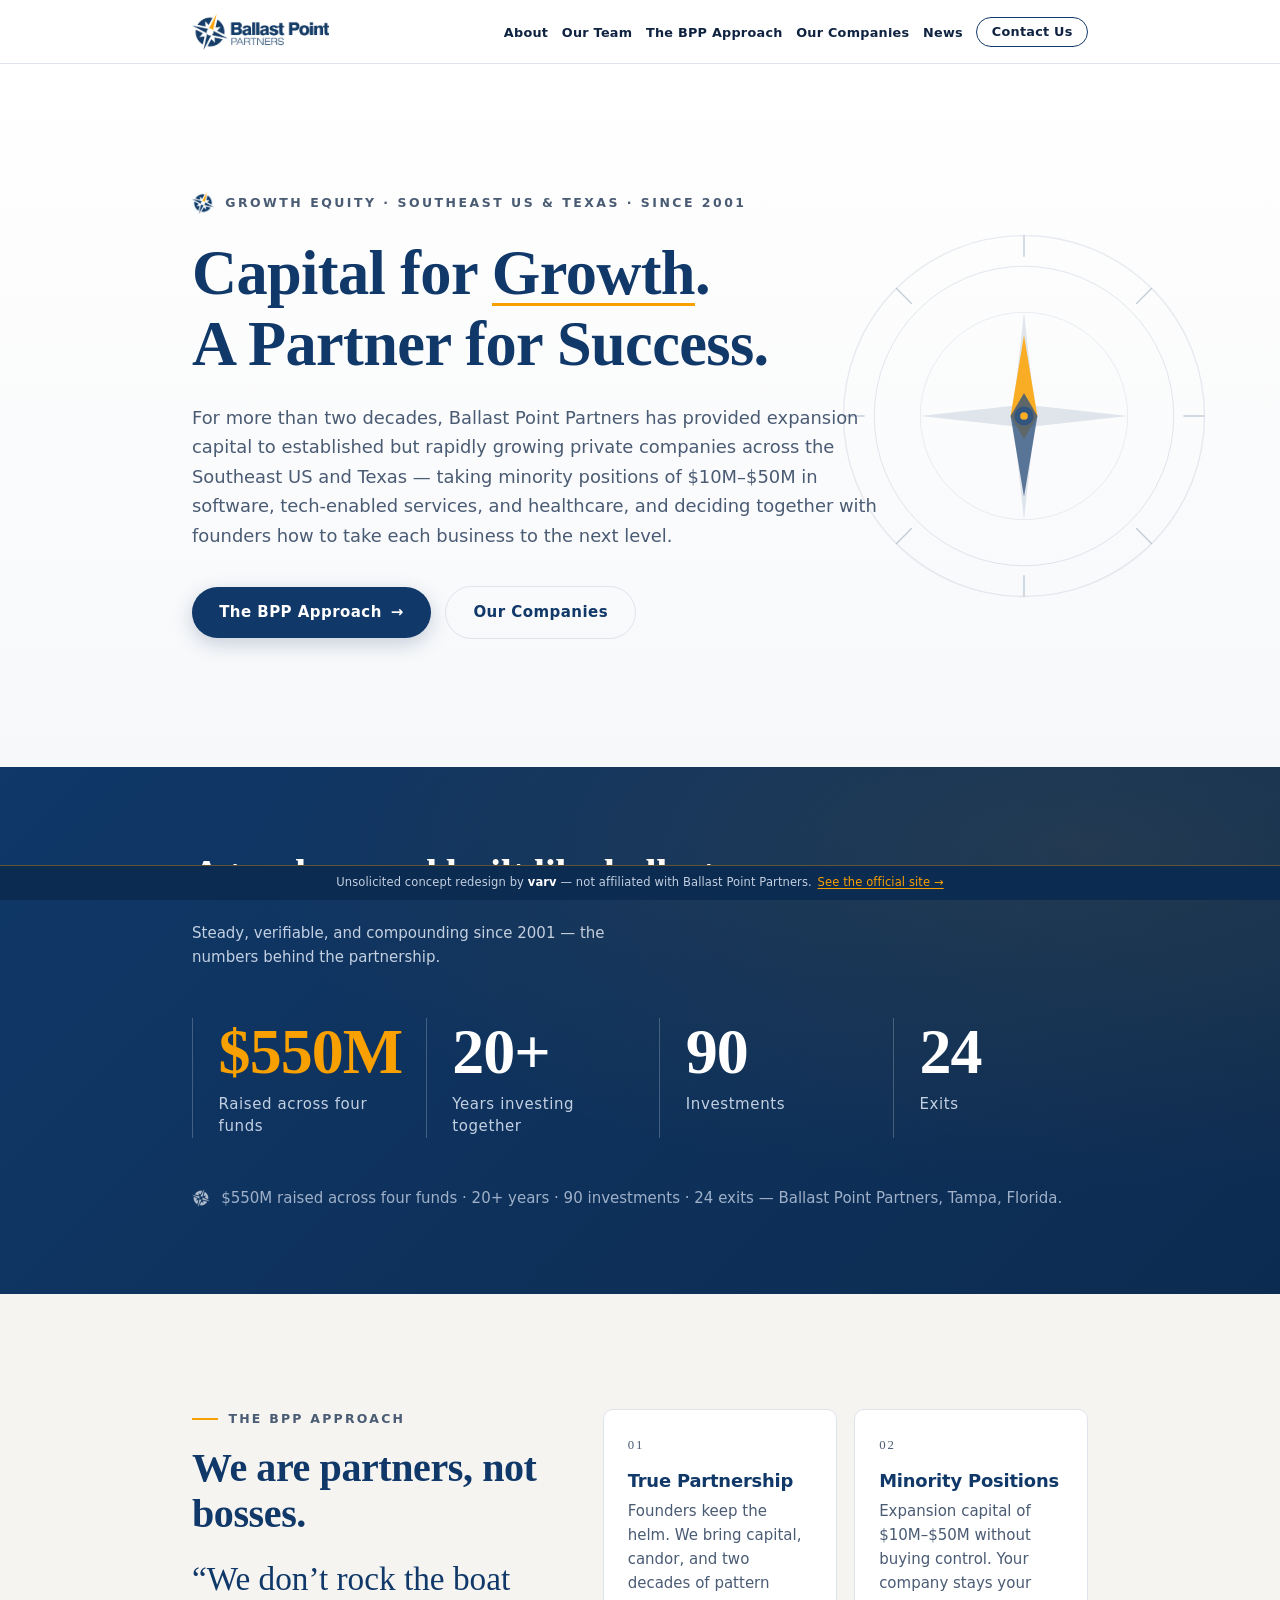
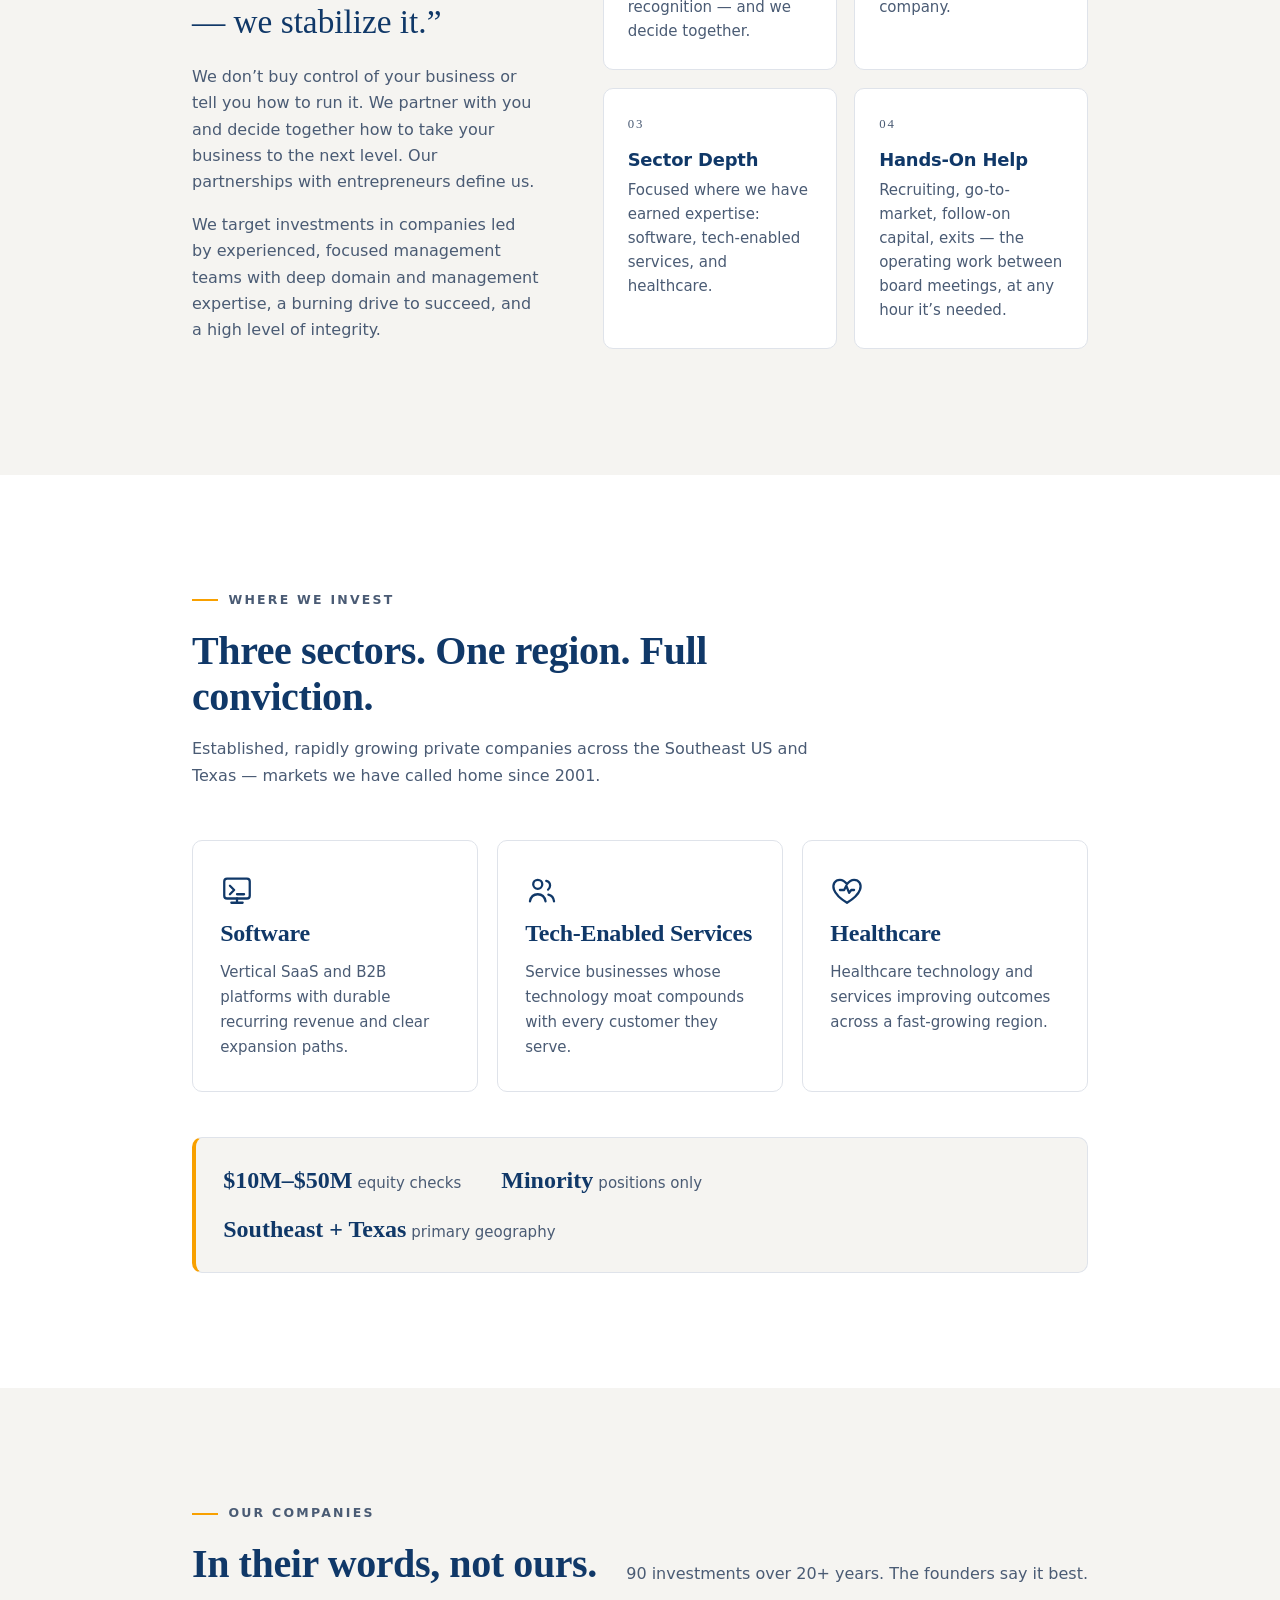
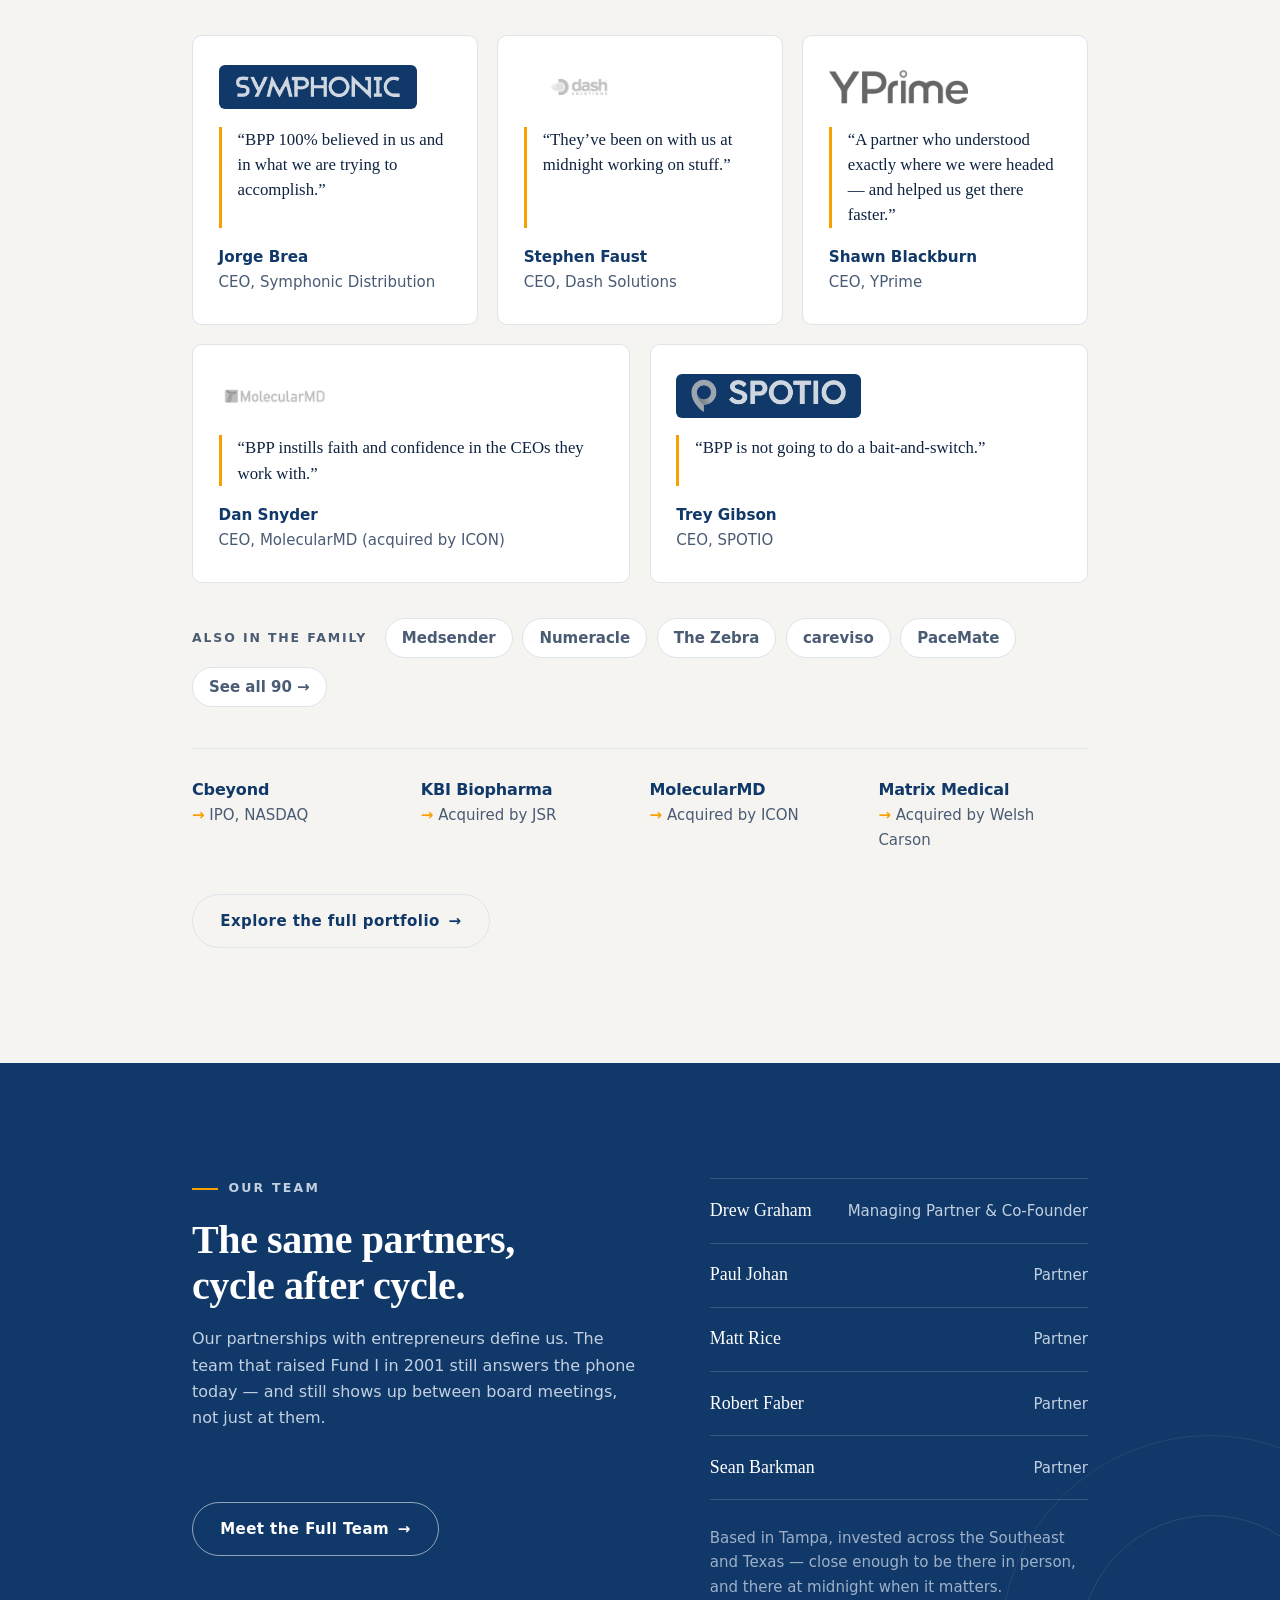
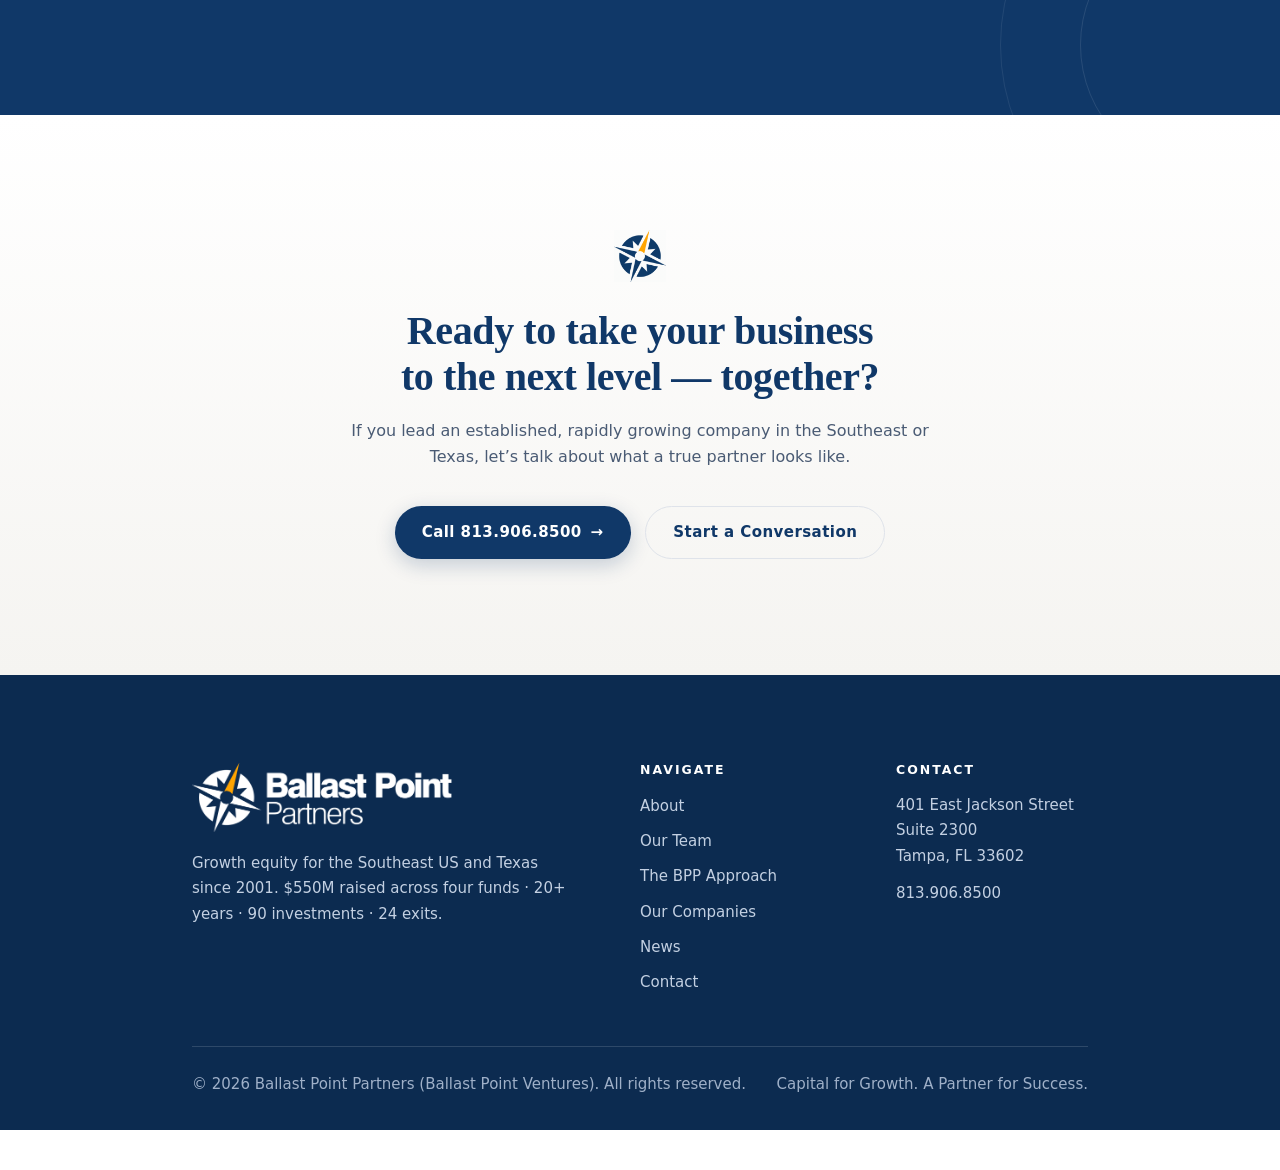
==== index.html @ 9847757d "Ballast Point Partners — full site go-live (home + 6 siblings) CP2-approved home preserved; About, O" ====
<!DOCTYPE html>
<html lang="en">
<head>
<meta charset="UTF-8">
<meta name="viewport" content="width=device-width, initial-scale=1.0">
<meta name="robots" content="noindex,nofollow,noarchive">
<title>Ballast Point Partners — Growth Equity for the Southeast &amp; Texas | Capital for Growth. A Partner for Success.</title>
<meta name="description" content="Ballast Point Partners is a Tampa-based growth equity firm investing $10M–$50M in rapidly growing software, tech-enabled services, and healthcare companies across the Southeast US and Texas. $550M raised across four funds, 20+ years, 90 investments, 24 exits.">
<meta property="og:type" content="website">
<meta property="og:site_name" content="Ballast Point Partners">
<meta property="og:title" content="Ballast Point Partners — Capital for Growth. A Partner for Success.">
<meta property="og:description" content="Growth equity for the Southeast US and Texas. $550M raised across four funds · 20+ years · 90 investments · 24 exits. Minority growth investments of $10M–$50M in software, tech-enabled services, and healthcare.">
<meta property="og:url" content="https://ballastpointpartners.com/">
<meta property="og:image" content="assets/brand/bpp-logo-2026.png">
<meta name="twitter:card" content="summary_large_image">
<meta name="twitter:title" content="Ballast Point Partners — Capital for Growth. A Partner for Success.">
<meta name="twitter:description" content="Tampa-based growth equity. $550M across four funds · 20+ years · 90 investments · 24 exits. Southeast US &amp; Texas.">
<meta name="twitter:image" content="assets/brand/bpp-logo-2026.png">
<link rel="icon" type="image/png" href="assets/brand/bpp-mark.png">
<script type="application/ld+json">
{
  "@context": "https://schema.org",
  "@type": ["Organization", "FinancialService"],
  "name": "Ballast Point Partners",
  "alternateName": "Ballast Point Ventures",
  "url": "https://ballastpointpartners.com/",
  "logo": "https://ballastpointpartners.com/assets/brand/bpp-logo-2026.png",
  "foundingDate": "2001",
  "description": "Ballast Point Partners is a Tampa, Florida growth equity firm founded in 2001. The firm has raised $550 million across four funds and provides expansion capital of $10M to $50M to rapidly growing private companies in software, tech-enabled services, and healthcare across the Southeastern United States and Texas. Over 20+ years the firm has made 90 investments and realized 24 exits, taking minority positions and partnering with — not controlling — founder-led management teams.",
  "telephone": "+1-813-906-8500",
  "address": {
    "@type": "PostalAddress",
    "streetAddress": "401 East Jackson Street, Suite 2300",
    "addressLocality": "Tampa",
    "addressRegion": "FL",
    "postalCode": "33602",
    "addressCountry": "US"
  },
  "areaServed": "Southeastern United States and Texas",
  "knowsAbout": ["Growth equity", "Expansion capital", "Software", "Tech-enabled services", "Healthcare"],
  "slogan": "Capital for Growth. A Partner for Success.",
  "employee": [
    {"@type": "Person", "name": "Drew Graham", "jobTitle": "Managing Partner"},
    {"@type": "Person", "name": "Paul Johan", "jobTitle": "Partner"},
    {"@type": "Person", "name": "Matt Rice", "jobTitle": "Partner"},
    {"@type": "Person", "name": "Robert Faber", "jobTitle": "Partner"},
    {"@type": "Person", "name": "Sean Barkman", "jobTitle": "Partner"}
  ]
}
</script>
<script>
/* Static-mode detection — runs before first paint. */
(function () {
  var isStatic = /[?&]static=1(?:&|$)/.test(window.location.search);
  var reduced = false;
  try { reduced = window.matchMedia('(prefers-reduced-motion: reduce)').matches; } catch (e) {}
  var root = document.documentElement;
  if (isStatic || reduced) { root.classList.add('static'); }
  else { root.classList.add('anim'); }
})();
</script>
<style>
/* ============ TOKENS ============ */
:root{
  --navy:#103868;
  --navy-deep:#0c2b50;
  --ink:#0f2340;
  --gold:#f8a000;
  --paper:#ffffff;
  --paper-warm:#f5f4f1;
  --hairline:#dfe3ea;
  --muted:#4a5b74;
  --muted-on-navy:#c3d0e2;
  --faint-on-navy:#9fb0c8;

  --h1:clamp(2.35rem,5.4vw,3.9rem);
  --h2:clamp(1.7rem,3.2vw,2.5rem);
  --h3:clamp(1.2rem,1.9vw,1.5rem);
  --h4:clamp(1.05rem,1.4vw,1.2rem);
  --h5:1rem;
  --h6:.85rem;
  --p:clamp(1rem,1.1vw,1.125rem);
  --small:.9375rem;
  --eyebrow:.78rem;
  --stat:clamp(2.6rem,5vw,4.1rem);

  --serif:Georgia,'Iowan Old Style','Times New Roman',Times,serif;
  --sans:-apple-system,BlinkMacSystemFont,'Helvetica Neue',system-ui,Segoe UI,Arial,sans-serif;

  --gutter:clamp(20px,15vw,200px);
  --sec-pad:clamp(72px,9vw,128px);

  --radius:10px;
  --shadow:0 10px 34px rgba(16,56,104,.10);
  --ease:cubic-bezier(.22,.61,.2,1);
}

/* ============ RESET / BASE ============ */
*,*::before,*::after{box-sizing:border-box;margin:0;padding:0}
html{scroll-behavior:smooth}
html.static{scroll-behavior:auto}
body{
  font-family:var(--sans);
  font-size:var(--p);
  line-height:1.65;
  color:var(--ink);
  background:var(--paper);
  -webkit-font-smoothing:antialiased;
  overflow-x:hidden;
}
img{max-width:100%;height:auto;display:block}
a{color:var(--navy);text-decoration:none}
ul{list-style:none}
h1,h2,h3{font-family:var(--serif);font-weight:600;line-height:1.15;color:var(--navy);letter-spacing:-.01em}
h1{font-size:var(--h1)}
h2{font-size:var(--h2)}
h3{font-size:var(--h3)}
h4{font-size:var(--h4);font-family:var(--sans);font-weight:600}
section{padding:var(--sec-pad) var(--gutter)}
.eyebrow{
  font-size:var(--eyebrow);
  letter-spacing:.18em;
  text-transform:uppercase;
  font-weight:600;
  color:var(--muted);
  display:flex;
  align-items:center;
  gap:.65rem;
  margin-bottom:1.1rem;
}
.eyebrow::before{content:"";width:26px;height:2px;background:var(--gold);flex:none}
.on-navy .eyebrow{color:var(--muted-on-navy)}
.lede{color:var(--muted);max-width:62ch}
.skip-link{position:absolute;left:-9999px;top:0;background:var(--navy);color:#fff;padding:.6rem 1rem;z-index:1000}
.skip-link:focus{left:12px;top:12px}

/* ============ NAV ============ */
.site-header{
  position:sticky;top:0;z-index:900;
  background:rgba(255,255,255,.94);
  backdrop-filter:saturate(160%) blur(10px);
  -webkit-backdrop-filter:saturate(160%) blur(10px);
  border-bottom:1px solid var(--hairline);
}
.nav-wrap{
  display:flex;align-items:center;justify-content:space-between;
  padding:.85rem var(--gutter);gap:1.5rem;
}
.brand{display:flex;align-items:center;flex:none}
.brand img{height:44px;width:auto}
.nav-links{display:flex;align-items:center;gap:clamp(.9rem,1.8vw,1.7rem)}
.nav-links a{
  font-size:var(--small);font-weight:600;color:var(--ink);
  letter-spacing:.02em;padding:.35rem 0;position:relative;white-space:nowrap;
}
.nav-links a::after{
  content:"";position:absolute;left:0;bottom:-2px;width:100%;height:2px;
  background:var(--gold);transform:scaleX(0);transform-origin:left;
  transition:transform .28s var(--ease);
}
.nav-links a:hover::after,.nav-links a:focus-visible::after{transform:scaleX(1)}
.nav-cta{
  border:1.5px solid var(--navy);border-radius:999px;
  padding:.45rem 1.15rem !important;color:var(--navy);
  transition:background .25s var(--ease),color .25s var(--ease);
}
.nav-cta::after{display:none}
.nav-cta:hover,.nav-cta:focus-visible{background:var(--navy);color:#fff}
.nav-toggle-box{display:none}
.nav-toggle{display:none;cursor:pointer;flex:none;padding:.4rem;border-radius:6px}
.nav-toggle span{display:block;width:24px;height:2px;background:var(--navy);margin:5px 0;transition:transform .25s var(--ease),opacity .25s var(--ease)}
/* Compact desktop nav so all six links fit inside var(--gutter) at 1024–1280 */
@media (min-width:1024px) and (max-width:1280px){
  .brand img{height:36px}
  .nav-links{gap:.85rem}
  .nav-links a{font-size:.8rem}
  .nav-cta{padding:.4rem .9rem !important}
}
@media (max-width:1023px){
  .brand img{height:36px}
  .nav-toggle{display:block}
  .nav-links{
    position:absolute;top:100%;left:0;right:0;
    flex-direction:column;align-items:flex-start;gap:0;
    background:#fff;border-bottom:1px solid var(--hairline);
    padding:.4rem var(--gutter) 1rem;display:none;
  }
  .nav-links a{padding:.7rem 0;width:100%;border-bottom:1px solid var(--hairline)}
  .nav-links a:last-child{border-bottom:none}
  .nav-cta{border:none;padding:.7rem 0 !important;color:var(--navy)}
  .nav-cta:hover{background:transparent;color:var(--navy)}
  .nav-toggle-box:checked ~ nav .nav-links{display:flex}
  .nav-toggle-box:checked ~ .nav-toggle span:nth-child(1){transform:translateY(7px) rotate(45deg)}
  .nav-toggle-box:checked ~ .nav-toggle span:nth-child(2){opacity:0}
  .nav-toggle-box:checked ~ .nav-toggle span:nth-child(3){transform:translateY(-7px) rotate(-45deg)}
}

/* ============ HERO ============ */
.hero{
  position:relative;overflow:hidden;
  padding-top:clamp(84px,10vw,150px);
  padding-bottom:clamp(84px,10vw,150px);
  background:linear-gradient(180deg,#fff 0%,#f7f8fa 100%);
}
.hero-inner{position:relative;z-index:2;max-width:760px}
.hero h1{margin:0 0 1.4rem}
.hero h1 .line{display:block}
.hero .w-growth{display:inline-block;color:var(--navy);position:relative}
.hero .w-growth::after{
  content:"";position:absolute;left:0;bottom:.04em;height:3px;width:100%;
  background:var(--gold);transform:scaleX(1);transform-origin:left;
}
.hero .lede{font-size:clamp(1.05rem,1.4vw,1.25rem);margin-bottom:2.2rem}
.hero-ctas{display:flex;flex-wrap:wrap;gap:.9rem;align-items:center}
.btn{
  display:inline-flex;align-items:center;gap:.55rem;
  font-weight:600;font-size:var(--small);letter-spacing:.03em;
  border-radius:999px;padding:.85rem 1.7rem;
  transition:transform .25s var(--ease),box-shadow .25s var(--ease),background .25s var(--ease),color .25s var(--ease);
}
.btn-primary{background:var(--navy);color:#fff;box-shadow:0 6px 20px rgba(16,56,104,.22)}
.btn-primary:hover,.btn-primary:focus-visible{background:var(--navy-deep);transform:translateY(-2px);box-shadow:0 10px 26px rgba(16,56,104,.3)}
.btn-ghost{border:1.5px solid var(--hairline);color:var(--navy)}
.btn-ghost:hover,.btn-ghost:focus-visible{border-color:var(--navy);transform:translateY(-2px)}
.btn .arr{transition:transform .25s var(--ease)}
.btn:hover .arr{transform:translateX(4px)}
.hero-kicker{
  font-size:var(--eyebrow);letter-spacing:.2em;text-transform:uppercase;
  color:var(--muted);font-weight:600;margin-bottom:1.4rem;
  display:flex;align-items:center;gap:.7rem;
}
.hero-kicker img{width:22px;height:22px;flex:none}
/* Compass motif — kept as the signature hero element, but held inside a
   right-side safety gutter so it is NEVER clipped at the viewport edge. */
.compass-motif{
  position:absolute;z-index:1;top:50%;
  right:clamp(24px,5vw,80px);
  width:clamp(300px,30vw,480px);
  max-width:calc(100vw - 2 * clamp(24px,5vw,80px));
  height:auto;
  transform:translateY(-50%);
  opacity:.85;pointer-events:none;
}
@media (max-width:900px){
  .compass-motif{
    opacity:.22;
    right:clamp(10px,3vw,28px);
    width:min(70vw,360px);
    max-width:calc(100vw - 2 * clamp(10px,3vw,28px));
  }
}
@media (prefers-reduced-motion:no-preference){
  html.anim .needle-g{animation:needleSettle 9s var(--ease) infinite alternate;transform-origin:center;transform-box:fill-box}
  html.anim .rose-ticks{animation:roseDrift 60s linear infinite;transform-origin:center;transform-box:fill-box}
  html.anim .w-growth{animation:riseGrowth 1s var(--ease) both .25s}
  html.anim .w-growth::after{animation:drawRule .7s var(--ease) both 1.05s}
}
@keyframes needleSettle{
  0%{transform:rotate(-4deg)}
  50%{transform:rotate(2.5deg)}
  100%{transform:rotate(-1.5deg)}
}
@keyframes roseDrift{from{transform:rotate(0deg)}to{transform:rotate(360deg)}}
@keyframes riseGrowth{from{opacity:0;transform:translateY(.45em)}to{opacity:1;transform:translateY(0)}}
@keyframes drawRule{from{transform:scaleX(0)}to{transform:scaleX(1)}}

/* ============ SCROLL REVEAL (anim-only, final state = visible) ============ */
@media (prefers-reduced-motion:no-preference){
  html.anim .reveal{opacity:0;transform:translateY(20px);transition:opacity .7s var(--ease),transform .7s var(--ease)}
  html.anim .reveal.in{opacity:1;transform:none}
  html.anim .reveal-d1.in{transition-delay:.08s}
  html.anim .reveal-d2.in{transition-delay:.16s}
  html.anim .reveal-d3.in{transition-delay:.24s}
  html.anim .reveal-d4.in{transition-delay:.32s}
}

/* Static mode: everything settles to final state */
html.static *{animation:none!important;transition:none!important}
html.static .reveal{opacity:1!important;transform:none!important}

/* ============ PROOF BAND ============ */
.proof{
  background:linear-gradient(135deg,var(--navy) 0%,var(--navy-deep) 100%);
  color:#fff;position:relative;overflow:hidden;
  padding-top:clamp(56px,6.5vw,92px);padding-bottom:clamp(56px,6.5vw,92px);
}
.proof::before{
  content:"";position:absolute;inset:0;
  background:radial-gradient(ellipse at 85% 15%,rgba(248,160,0,.09),transparent 55%);
  pointer-events:none;
}
.proof-head{display:flex;align-items:baseline;justify-content:space-between;gap:1.5rem;flex-wrap:wrap;margin-bottom:clamp(2rem,4vw,3rem)}
.proof-head h2{color:#fff;margin:0}
.proof-head p{color:var(--muted-on-navy);font-size:var(--small);max-width:44ch;margin:0}
.stats{
  display:grid;grid-template-columns:repeat(4,minmax(0,1fr));
  gap:clamp(1.4rem,3vw,2.5rem);position:relative;z-index:2;
}
.stat{border-left:1px solid rgba(255,255,255,.22);padding-left:clamp(1rem,2vw,1.6rem)}
.stat .num{
  font-family:var(--serif);font-size:var(--stat);font-weight:600;
  line-height:1.05;letter-spacing:-.015em;color:#fff;display:block;
  font-variant-numeric:tabular-nums;
}
.stat.hero-stat .num{color:var(--gold)}
.stat .lbl{
  display:block;margin-top:.55rem;font-size:var(--small);
  color:var(--muted-on-navy);letter-spacing:.04em;line-height:1.45;
}
.proof-foot{margin-top:clamp(2rem,4vw,3rem);font-size:var(--small);color:var(--faint-on-navy);display:flex;align-items:center;gap:.7rem}
.proof-foot img{width:18px;height:18px;opacity:.7;filter:brightness(0) invert(1)}
@media (max-width:900px){.stats{grid-template-columns:repeat(2,minmax(0,1fr));row-gap:2.2rem}}
@media (max-width:420px){
  .stats{gap:1.2rem}
  .stat{padding-left:.9rem}
  .stat .num{font-size:2.1rem}
}

/* ============ APPROACH ============ */
.approach{background:var(--paper-warm)}
.approach-grid{display:grid;grid-template-columns:minmax(280px,5fr) 7fr;gap:clamp(2.5rem,5vw,5rem);align-items:start}
.approach-copy .big-quote{
  font-family:var(--serif);font-size:clamp(1.5rem,2.6vw,2.1rem);
  line-height:1.3;color:var(--navy);margin:0 0 1.3rem;
}
.approach-copy p{color:var(--muted);margin-bottom:1rem;max-width:52ch}
.pillars{display:grid;grid-template-columns:repeat(2,1fr);gap:1.1rem}
.pillar{
  background:#fff;border:1px solid var(--hairline);border-radius:var(--radius);
  padding:1.6rem 1.5rem;position:relative;overflow:hidden;
  transition:transform .3s var(--ease),box-shadow .3s var(--ease),border-color .3s var(--ease);
}
.pillar::before{
  content:"";position:absolute;top:0;left:0;width:100%;height:3px;
  background:var(--gold);transform:scaleX(0);transform-origin:left;
  transition:transform .35s var(--ease);
}
.pillar:hover{transform:translateY(-4px);box-shadow:var(--shadow);border-color:transparent}
.pillar:hover::before{transform:scaleX(1)}
.pillar h3{font-size:var(--h4);font-family:var(--sans);font-weight:700;color:var(--navy);margin-bottom:.5rem}
.pillar p{font-size:var(--small);color:var(--muted);line-height:1.6}
.pillar .p-num{
  font-family:var(--serif);font-size:.8rem;color:var(--muted);
  letter-spacing:.15em;display:block;margin-bottom:.9rem;
}
@media (max-width:960px){.approach-grid{grid-template-columns:1fr}}
@media (max-width:560px){.pillars{grid-template-columns:1fr}}

/* ============ SECTORS ============ */
.sectors-head{max-width:640px;margin-bottom:clamp(2rem,4vw,3.2rem)}
.sector-cards{display:grid;grid-template-columns:repeat(3,1fr);gap:1.2rem}
.sector{
  border:1px solid var(--hairline);border-radius:var(--radius);
  padding:2rem 1.7rem;background:#fff;
  transition:transform .3s var(--ease),box-shadow .3s var(--ease);
  display:flex;flex-direction:column;gap:.8rem;
}
.sector:hover{transform:translateY(-4px);box-shadow:var(--shadow)}
.sector svg{width:34px;height:34px;stroke:var(--navy);flex:none}
.sector h3{margin:0}
.sector p{font-size:var(--small);color:var(--muted)}
.check-band{
  margin-top:clamp(2rem,3.5vw,3rem);
  border:1px solid var(--hairline);border-left:4px solid var(--gold);
  border-radius:var(--radius);background:var(--paper-warm);
  padding:1.4rem 1.7rem;display:flex;flex-wrap:wrap;gap:.6rem 2.5rem;align-items:baseline;
}
.check-band strong{font-family:var(--serif);font-size:var(--h3);color:var(--navy);font-weight:600}
.check-band span{font-size:var(--small);color:var(--muted)}
@media (max-width:860px){.sector-cards{grid-template-columns:1fr}}

/* ============ PORTFOLIO ============ */
.portfolio{background:var(--paper-warm)}
.port-head{display:flex;justify-content:space-between;align-items:flex-end;gap:1.5rem;flex-wrap:wrap;margin-bottom:clamp(2rem,4vw,3rem)}
.port-head .lede{margin:0}
.featured{display:grid;grid-template-columns:repeat(3,1fr);gap:1.2rem;margin-bottom:1.2rem}
.f-card{
  background:#fff;border:1px solid var(--hairline);border-radius:var(--radius);
  padding:1.8rem 1.6rem;display:flex;flex-direction:column;gap:1.1rem;
  transition:transform .3s var(--ease),box-shadow .3s var(--ease);
}
.f-card:hover{transform:translateY(-5px);box-shadow:var(--shadow)}
.f-card .logo-slot{height:44px;display:flex;align-items:center}
.f-card .logo-slot img{
  max-height:34px;width:auto;max-width:170px;object-fit:contain;
  filter:grayscale(1) opacity(.6);
  transition:filter .35s var(--ease);
}
.f-card:hover .logo-slot img{filter:grayscale(0) opacity(1)}
/* White-artwork logos (Symphonic, SPOTIO) sit on a navy chip so they read on light cards */
.logo-slot.logo-dark{background:var(--navy);border-radius:6px;padding:.5rem .9rem;width:max-content;max-width:100%}
.logo-slot.logo-dark img{filter:grayscale(1) opacity(.8)}
.f-card:hover .logo-slot.logo-dark img{filter:grayscale(0) opacity(1)}
.f-card .logo-slot{transition:transform .3s var(--ease)}
.f-card .logo-slot:hover{transform:translateY(-2px)}
.f-card blockquote{
  font-family:var(--serif);font-size:1.05rem;line-height:1.5;color:var(--ink);
  border-left:3px solid var(--gold);padding-left:1rem;flex:1;
}
.f-card cite{font-style:normal;font-size:var(--small);color:var(--muted)}
.f-card cite strong{color:var(--navy);display:block;font-size:.95rem}
.featured-2{grid-template-columns:repeat(2,1fr)}
@media (max-width:960px){.featured{grid-template-columns:1fr}.featured-2{grid-template-columns:1fr}}
.more-names{
  margin-top:2.2rem;display:flex;flex-wrap:wrap;gap:.6rem;align-items:center;
}
.more-names .tag{
  border:1px solid var(--hairline);background:#fff;border-radius:999px;
  padding:.4rem 1rem;font-size:var(--small);color:var(--muted);font-weight:600;
  transition:color .25s var(--ease),border-color .25s var(--ease),transform .25s var(--ease);
}
.more-names .tag:hover{color:var(--navy);border-color:var(--navy);transform:translateY(-2px)}
.more-label{font-size:var(--eyebrow);letter-spacing:.15em;text-transform:uppercase;font-weight:700;color:var(--muted);margin-right:.5rem}
.exits{
  margin-top:2.6rem;border-top:1px solid var(--hairline);padding-top:2rem;
  display:grid;grid-template-columns:repeat(4,1fr);gap:1.2rem;
}
.exit h3{font-size:1rem;font-family:var(--sans);font-weight:700;color:var(--navy);margin-bottom:.2rem}
.exit p{font-size:var(--small);color:var(--muted)}
.exit .arrow{color:var(--gold);font-weight:700}
.exit a.exit-link{color:inherit;display:block;transition:transform .25s var(--ease)}
.exit a.exit-link:hover{transform:translateY(-2px)}
.exit a.exit-link:hover h3{text-decoration:underline}
.port-cta{margin-top:2.6rem}
@media (max-width:860px){.exits{grid-template-columns:repeat(2,1fr)}}
@media (max-width:480px){.exits{grid-template-columns:1fr}}

/* ============ TEAM ============ */
.team{background:var(--navy);color:#fff;position:relative;overflow:hidden}
.team::after{
  content:"";position:absolute;right:-140px;bottom:-140px;width:420px;height:420px;
  border:1px solid rgba(255,255,255,.08);border-radius:50%;pointer-events:none;
}
.team::before{
  content:"";position:absolute;right:-60px;bottom:-60px;width:260px;height:260px;
  border:1px solid rgba(255,255,255,.10);border-radius:50%;pointer-events:none;
}
.team h2{color:#fff;max-width:20ch}
.team .lede{color:var(--muted-on-navy);margin:1.1rem 0 2.4rem}
.team-grid{display:grid;grid-template-columns:6fr 5fr;gap:clamp(2.5rem,5vw,5rem);align-items:start;position:relative;z-index:2}
.partner-list{display:grid;gap:0}
.partner{
  display:flex;flex-wrap:wrap;justify-content:space-between;align-items:baseline;gap:.2rem 1rem;
  padding:1.05rem 0;border-bottom:1px solid rgba(255,255,255,.16);
  transition:padding-left .3s var(--ease);
}
@media (max-width:560px){.partner .p-role{white-space:normal}}
.partner:first-child{border-top:1px solid rgba(255,255,255,.16)}
.partner:hover{padding-left:.6rem}
.partner .p-name{font-family:var(--serif);font-size:var(--h4);color:#fff}
.partner .p-role{font-size:var(--small);color:var(--muted-on-navy);white-space:nowrap}
.team-note{font-size:var(--small);color:var(--faint-on-navy);margin-top:1.6rem;max-width:46ch}
.team .btn-light{border:1.5px solid rgba(255,255,255,.55);color:#fff;margin-top:2rem}
.team .btn-light:hover,.team .btn-light:focus-visible{background:#fff;color:var(--navy);transform:translateY(-2px)}
@media (max-width:900px){.team-grid{grid-template-columns:1fr}}

/* ============ CTA ============ */
.cta{
  text-align:center;background:linear-gradient(180deg,#fff 0%,var(--paper-warm) 100%);
}
.cta .mark{width:52px;height:52px;margin:0 auto 1.6rem}
.cta h2{max-width:24ch;margin:0 auto 1.1rem}
.cta .lede{margin:0 auto 2.2rem}
.cta-row{display:flex;justify-content:center;gap:.9rem;flex-wrap:wrap}

/* ============ FOOTER ============ */
.site-footer{background:var(--navy-deep);color:var(--muted-on-navy);padding:clamp(56px,7vw,88px) var(--gutter) 32px}
.footer-grid{display:grid;grid-template-columns:2fr 1fr 1fr;gap:clamp(2rem,5vw,4.5rem);padding-bottom:2.6rem;border-bottom:1px solid rgba(255,255,255,.14)}
.site-footer img.f-logo{width:min(260px,80%);height:auto;margin-bottom:1.2rem}
.site-footer p{font-size:var(--small);line-height:1.7}
.site-footer h3{font-family:var(--sans);font-size:var(--eyebrow);letter-spacing:.16em;text-transform:uppercase;color:#fff;font-weight:700;margin-bottom:1rem}
.site-footer ul li{margin-bottom:.55rem}
.site-footer a{color:var(--muted-on-navy);font-size:var(--small);transition:color .25s var(--ease)}
.site-footer a:hover,.site-footer a:focus-visible{color:#fff}
.footer-bottom{
  display:flex;justify-content:space-between;gap:1rem;flex-wrap:wrap;
  padding-top:1.6rem;font-size:.78rem;color:var(--faint-on-navy);
}
address{font-style:normal}
@media (max-width:760px){.footer-grid{grid-template-columns:1fr}}

/* Focus visibility */
:focus-visible{outline:2px solid var(--gold);outline-offset:3px}

/* ============ CONCEPT-DISCLAIMER STRIP (varv, Category A) ============ */
body{padding-bottom:40px}
#varv-disclaimer{
  position:fixed;left:0;right:0;bottom:0;z-index:2147482000;
  display:flex;justify-content:center;align-items:center;gap:.5em;flex-wrap:wrap;
  padding:9px 16px;font-family:var(--sans);
  font-size:11.5px;line-height:1.35;letter-spacing:.01em;text-align:center;
  background:#0c2b50;color:#c3d0e2;border-top:1px solid rgba(248,160,0,.35);
}
#varv-disclaimer a{color:#f8a000;text-decoration:underline;text-underline-offset:2px}
#varv-disclaimer b{color:#fff;font-weight:600}
@media (max-width:560px){#varv-disclaimer{font-size:10.5px;padding:7px 12px}body{padding-bottom:58px}}

/* ============ VARV POPUP ============ */
#varv-popup{
  position:fixed;right:20px;bottom:52px;z-index:2147483000;
  width:340px;max-width:calc(100vw - 32px);box-sizing:border-box;
  opacity:0;visibility:hidden;pointer-events:none;transform:translateY(14px);
  color:#14151a;background:rgba(252,252,251,.96);
  -webkit-backdrop-filter:saturate(1.1) blur(8px);backdrop-filter:saturate(1.1) blur(8px);
  border:1px solid rgba(20,21,26,.14);border-radius:16px;
  box-shadow:0 18px 50px -12px rgba(15,16,20,.34),0 2px 8px -2px rgba(15,16,20,.18);
  font-family:var(--sans);-webkit-font-smoothing:antialiased;overflow:hidden;
}
#varv-popup.is-open{opacity:1;visibility:visible;pointer-events:auto;transform:translateY(0);transition:opacity .5s ease,transform .5s cubic-bezier(.22,.61,.36,1)}
#varv-popup.varv-static,#varv-popup.varv-static.is-open{transition:none !important}
@media (prefers-reduced-motion:reduce){#varv-popup,#varv-popup.is-open{transition:none !important}}
#varv-popup .vp-inner{padding:14px 14px 16px}
#varv-popup .vp-media{position:relative;margin:0 0 12px;border-radius:11px;overflow:hidden;background:#0c2b50;aspect-ratio:16/10}
#varv-popup .vp-media img{display:block;width:100%;height:100%;object-fit:cover}
#varv-popup .vp-tag{margin:0 2px 12px;font-size:14px;line-height:1.4;font-weight:560;letter-spacing:-.005em;color:inherit}
#varv-popup .vp-ai{display:grid;gap:7px;margin:0 0 11px}
#varv-popup .vp-ai a{display:flex;align-items:center;justify-content:center;gap:8px;text-decoration:none;text-align:center;padding:10px 12px;border-radius:10px;font-size:13px;font-weight:600;letter-spacing:-.005em;color:inherit;background:rgba(20,21,26,.035);border:1px solid rgba(20,21,26,.16);transition:background .15s ease,border-color .15s ease,transform .05s ease}
#varv-popup .vp-ai a:hover{background:rgba(20,21,26,.075);border-color:rgba(20,21,26,.3)}
#varv-popup .vp-ai a:active{transform:translateY(.5px)}
#varv-popup.varv-static .vp-ai a{transition:none}
#varv-popup .vp-ai .vp-dot{width:7px;height:7px;border-radius:50%;flex:none}
#varv-popup .vp-book{display:flex;align-items:center;justify-content:center;gap:6px;text-decoration:none;text-align:center;padding:12px 14px;border-radius:11px;font-size:14px;font-weight:700;letter-spacing:-.01em;color:#fff;background:#103868;border:1px solid #103868;transition:opacity .15s ease,transform .05s ease}
#varv-popup .vp-book:hover{opacity:.9}
#varv-popup .vp-book:active{transform:translateY(.5px)}
#varv-popup.varv-static .vp-book{transition:none}
#varv-popup .vp-close{position:absolute;top:8px;right:8px;z-index:2;width:28px;height:28px;padding:0;display:flex;align-items:center;justify-content:center;border-radius:50%;cursor:pointer;color:#fff;background:rgba(12,13,16,.5);border:0;font-size:15px;line-height:1}
#varv-popup .vp-close:hover{background:rgba(12,13,16,.72)}
#varv-popup a:focus-visible,#varv-popup button:focus-visible{outline:2px solid var(--gold);outline-offset:2px}
@media (max-width:400px){#varv-popup{right:12px;left:12px;bottom:56px;width:auto}}
</style>
</head>
<body>
<a class="skip-link" href="#main">Skip to content</a>

<!-- ============ NAV ============ -->
<header class="site-header">
  <div class="nav-wrap">
    <a class="brand" href="index.html" aria-label="Ballast Point Partners home">
      <img src="assets/brand/bpp-logo-2026.png" alt="Ballast Point Partners — mariner's compass logo" width="2560" height="674">
    </a>
    <input type="checkbox" id="nav-t" class="nav-toggle-box" aria-hidden="true">
    <label for="nav-t" class="nav-toggle" aria-label="Toggle navigation menu">
      <span></span><span></span><span></span>
    </label>
    <nav aria-label="Primary">
      <ul class="nav-links">
        <li><a href="about.html">About</a></li>
        <li><a href="team.html">Our Team</a></li>
        <li><a href="approach.html">The BPP Approach</a></li>
        <li><a href="companies.html">Our Companies</a></li>
        <li><a href="news.html">News</a></li>
        <li><a class="nav-cta" href="contact.html">Contact Us</a></li>
      </ul>
    </nav>
  </div>
</header>

<main id="main">

<!-- ============ HERO ============ -->
<section class="hero" aria-labelledby="hero-h">
  <!-- Compass motif (abstract rose + gold needle), quietly nautical -->
  <svg class="compass-motif" viewBox="0 0 400 400" fill="none" aria-hidden="true" focusable="false">
    <circle cx="200" cy="200" r="188" stroke="#103868" stroke-opacity=".10" stroke-width="1.5"/>
    <circle cx="200" cy="200" r="156" stroke="#103868" stroke-opacity=".14" stroke-width="1"/>
    <circle cx="200" cy="200" r="108" stroke="#103868" stroke-opacity=".10" stroke-width="1"/>
    <g class="rose-ticks" stroke="#103868" stroke-opacity=".28" stroke-width="1.5">
      <line x1="200" y1="12" x2="200" y2="34"/><line x1="200" y1="366" x2="200" y2="388"/>
      <line x1="12" y1="200" x2="34" y2="200"/><line x1="366" y1="200" x2="388" y2="200"/>
      <line x1="67" y1="67" x2="83" y2="83"/><line x1="317" y1="317" x2="333" y2="333"/>
      <line x1="333" y1="67" x2="317" y2="83"/><line x1="83" y1="317" x2="67" y2="333"/>
    </g>
    <g fill="#103868" fill-opacity=".14">
      <path d="M200 92 L212 200 L200 214 L188 200 Z"/>
      <path d="M200 308 L188 200 L200 186 L212 200 Z"/>
      <path d="M92 200 L200 188 L214 200 L200 212 Z"/>
      <path d="M308 200 L200 212 L186 200 L200 188 Z"/>
    </g>
    <g class="needle-g">
      <path d="M200 116 L214 200 L200 224 L186 200 Z" fill="#f8a000"/>
      <path d="M200 284 L186 200 L200 176 L214 200 Z" fill="#103868" fill-opacity=".78"/>
      <circle cx="200" cy="200" r="10" fill="#103868"/>
      <circle cx="200" cy="200" r="4" fill="#f8a000"/>
    </g>
  </svg>

  <div class="hero-inner">
    <p class="hero-kicker">
      <img src="assets/brand/bpp-mark.png" alt="" aria-hidden="true" width="192" height="192">
      Growth Equity · Southeast US &amp; Texas · Since 2001
    </p>
    <h1 id="hero-h">
      <span class="line">Capital for <span class="w-growth">Growth</span>.</span>
      <span class="line">A Partner for Success.</span>
    </h1>
    <p class="lede">For more than two decades, Ballast Point Partners has provided expansion capital to established but rapidly growing private companies across the Southeast US and Texas — taking minority positions of $10M–$50M in software, tech&#8209;enabled services, and healthcare, and deciding together with founders how to take each business to the next level.</p>
    <div class="hero-ctas">
      <a class="btn btn-primary" href="approach.html">The BPP Approach <span class="arr" aria-hidden="true">&rarr;</span></a>
      <a class="btn btn-ghost" href="companies.html">Our Companies</a>
    </div>
  </div>
</section>

<!-- ============ PROOF BAND (the anti-defect) ============ -->
<section class="proof on-navy" aria-labelledby="proof-h">
  <div class="proof-head reveal">
    <h2 id="proof-h">A track record built like ballast.</h2>
    <p>Steady, verifiable, and compounding since 2001 — the numbers behind the partnership.</p>
  </div>
  <div class="stats">
    <div class="stat hero-stat reveal">
      <span class="num"><span class="count" data-count="550" data-prefix="$" data-suffix="M">$550M</span></span>
      <span class="lbl">Raised across four funds</span>
    </div>
    <div class="stat reveal reveal-d1">
      <span class="num"><span class="count" data-count="20" data-suffix="+">20+</span></span>
      <span class="lbl">Years investing together</span>
    </div>
    <div class="stat reveal reveal-d2">
      <span class="num"><span class="count" data-count="90">90</span></span>
      <span class="lbl">Investments</span>
    </div>
    <div class="stat reveal reveal-d3">
      <span class="num"><span class="count" data-count="24">24</span></span>
      <span class="lbl">Exits</span>
    </div>
  </div>
  <p class="proof-foot reveal">
    <img src="assets/brand/bpp-mark.png" alt="" aria-hidden="true" width="192" height="192">
    $550M raised across four funds &middot; 20+ years &middot; 90 investments &middot; 24 exits — Ballast Point Partners, Tampa, Florida.
  </p>
</section>

<!-- ============ APPROACH ============ -->
<section class="approach" id="approach" aria-labelledby="approach-h">
  <div class="approach-grid">
    <div class="approach-copy reveal">
      <p class="eyebrow">The BPP Approach</p>
      <h2 id="approach-h" style="margin-bottom:1.2rem">We are partners, not bosses.</h2>
      <p class="big-quote">&ldquo;We don&rsquo;t rock the boat &mdash; we stabilize it.&rdquo;</p>
      <p>We don&rsquo;t buy control of your business or tell you how to run it. We partner with you and decide together how to take your business to the next level. Our partnerships with entrepreneurs define us.</p>
      <p>We target investments in companies led by experienced, focused management teams with deep domain and management expertise, a burning drive to succeed, and a high level of integrity.</p>
    </div>
    <div class="pillars">
      <article class="pillar reveal">
        <span class="p-num">01</span>
        <h3>True Partnership</h3>
        <p>Founders keep the helm. We bring capital, candor, and two decades of pattern recognition — and we decide together.</p>
      </article>
      <article class="pillar reveal reveal-d1">
        <span class="p-num">02</span>
        <h3>Minority Positions</h3>
        <p>Expansion capital of $10M–$50M without buying control. Your company stays your company.</p>
      </article>
      <article class="pillar reveal reveal-d2">
        <span class="p-num">03</span>
        <h3>Sector Depth</h3>
        <p>Focused where we have earned expertise: software, tech-enabled services, and healthcare.</p>
      </article>
      <article class="pillar reveal reveal-d3">
        <span class="p-num">04</span>
        <h3>Hands-On Help</h3>
        <p>Recruiting, go-to-market, follow-on capital, exits — the operating work between board meetings, at any hour it&rsquo;s needed.</p>
      </article>
    </div>
  </div>
</section>

<!-- ============ SECTORS ============ -->
<section id="sectors" aria-labelledby="sectors-h">
  <div class="sectors-head reveal">
    <p class="eyebrow">Where We Invest</p>
    <h2 id="sectors-h" style="margin-bottom:1rem">Three sectors. One region. Full conviction.</h2>
    <p class="lede">Established, rapidly growing private companies across the Southeast US and Texas — markets we have called home since 2001.</p>
  </div>
  <div class="sector-cards">
    <article class="sector reveal">
      <svg viewBox="0 0 24 24" fill="none" stroke-width="1.6" stroke-linecap="round" stroke-linejoin="round" aria-hidden="true"><rect x="3" y="4" width="18" height="14" rx="2"/><path d="M8 21h8M12 18v3M7 9l3 3-3 3M12 15h5"/></svg>
      <h3>Software</h3>
      <p>Vertical SaaS and B2B platforms with durable recurring revenue and clear expansion paths.</p>
    </article>
    <article class="sector reveal reveal-d1">
      <svg viewBox="0 0 24 24" fill="none" stroke-width="1.6" stroke-linecap="round" stroke-linejoin="round" aria-hidden="true"><circle cx="9" cy="8" r="3.2"/><path d="M3.5 20c.6-3.2 2.8-5 5.5-5s4.9 1.8 5.5 5M15 5.5c1.6.4 2.7 1.7 2.7 3.4 0 1.2-.5 2.2-1.4 2.8M16.5 15.2c2.2.5 3.7 2 4 4.8"/></svg>
      <h3>Tech-Enabled Services</h3>
      <p>Service businesses whose technology moat compounds with every customer they serve.</p>
    </article>
    <article class="sector reveal reveal-d2">
      <svg viewBox="0 0 24 24" fill="none" stroke-width="1.6" stroke-linecap="round" stroke-linejoin="round" aria-hidden="true"><path d="M12 21s-7.5-4.6-9.2-9.3C1.5 8 3.6 4.8 7 4.8c2 0 3.5 1 5 3 1.5-2 3-3 5-3 3.4 0 5.5 3.2 4.2 6.9C19.5 16.4 12 21 12 21z"/><path d="M7 12h3l1.5-3 2 5L15 12h2"/></svg>
      <h3>Healthcare</h3>
      <p>Healthcare technology and services improving outcomes across a fast-growing region.</p>
    </article>
  </div>
  <div class="check-band reveal">
    <div><strong>$10M&ndash;$50M</strong> <span>equity checks</span></div>
    <div><strong>Minority</strong> <span>positions only</span></div>
    <div><strong>Southeast + Texas</strong> <span>primary geography</span></div>
  </div>
</section>

<!-- ============ PORTFOLIO ============ -->
<section class="portfolio" id="companies" aria-labelledby="port-h">
  <div class="port-head reveal">
    <div>
      <p class="eyebrow">Our Companies</p>
      <h2 id="port-h">In their words, not ours.</h2>
    </div>
    <p class="lede">90 investments over 20+ years. The founders say it best.</p>
  </div>

  <div class="featured">
    <article class="f-card reveal">
      <a class="logo-slot logo-dark" href="https://symphonic.com/" target="_blank" rel="noopener" aria-label="Visit Symphonic Distribution"><img src="assets/logos/symphonic.png" alt="Symphonic Distribution logo" width="600" height="114"></a>
      <blockquote>&ldquo;BPP 100% believed in us and in what we are trying to accomplish.&rdquo;</blockquote>
      <cite><strong>Jorge Brea</strong>CEO, Symphonic Distribution</cite>
    </article>
    <article class="f-card reveal reveal-d1">
      <a class="logo-slot" href="https://in-prepaid.com/" target="_blank" rel="noopener" aria-label="Visit Dash Solutions"><img src="assets/logos/dash-gray.png" alt="Dash Solutions logo" width="968" height="299"></a>
      <blockquote>&ldquo;They&rsquo;ve been on with us at midnight working on stuff.&rdquo;</blockquote>
      <cite><strong>Stephen Faust</strong>CEO, Dash Solutions</cite>
    </article>
    <article class="f-card reveal reveal-d2">
      <a class="logo-slot" href="https://www.yprime.com/" target="_blank" rel="noopener" aria-label="Visit YPrime"><img src="assets/logos/yprime.png" alt="YPrime logo" width="720" height="176"></a>
      <blockquote>&ldquo;A partner who understood exactly where we were headed &mdash; and helped us get there faster.&rdquo;</blockquote>
      <cite><strong>Shawn Blackburn</strong>CEO, YPrime</cite>
    </article>
  </div>
  <div class="featured featured-2">
    <article class="f-card reveal">
      <a class="logo-slot" href="https://www.iconplc.com/services/laboratories/specialty-laboratories/" target="_blank" rel="noopener" aria-label="Visit MolecularMD (now part of ICON)"><img src="assets/logos/molecularmd.png" alt="MolecularMD logo" width="968" height="299"></a>
      <blockquote>&ldquo;BPP instills faith and confidence in the CEOs they work with.&rdquo;</blockquote>
      <cite><strong>Dan Snyder</strong>CEO, MolecularMD (acquired by ICON)</cite>
    </article>
    <article class="f-card reveal reveal-d1">
      <a class="logo-slot logo-dark" href="https://spotio.com/" target="_blank" rel="noopener" aria-label="Visit SPOTIO"><img src="assets/logos/spotio.png" alt="SPOTIO logo" width="600" height="131"></a>
      <blockquote>&ldquo;BPP is not going to do a bait-and-switch.&rdquo;</blockquote>
      <cite><strong>Trey Gibson</strong>CEO, SPOTIO</cite>
    </article>
  </div>

  <div class="more-names reveal" aria-label="Additional portfolio companies">
    <span class="more-label">Also in the family</span>
    <a class="tag" href="https://www.medsender.com/" target="_blank" rel="noopener">Medsender</a>
    <a class="tag" href="http://www.numeracle.com" target="_blank" rel="noopener">Numeracle</a>
    <a class="tag" href="https://www.thezebra.com/" target="_blank" rel="noopener">The Zebra</a>
    <a class="tag" href="https://careviso.com/" target="_blank" rel="noopener">careviso</a>
    <a class="tag" href="https://pacemate.com/" target="_blank" rel="noopener">PaceMate</a>
    <a class="tag" href="companies.html">See all 90 &rarr;</a>
  </div>

  <div class="exits reveal">
    <article class="exit"><h3>Cbeyond</h3><p><span class="arrow">&rarr;</span> IPO, NASDAQ</p></article>
    <article class="exit"><a class="exit-link" href="https://www.kbibiopharma.com/" target="_blank" rel="noopener"><h3>KBI Biopharma</h3><p><span class="arrow">&rarr;</span> Acquired by JSR</p></a></article>
    <article class="exit"><a class="exit-link" href="https://www.iconplc.com/services/laboratories/specialty-laboratories/" target="_blank" rel="noopener"><h3>MolecularMD</h3><p><span class="arrow">&rarr;</span> Acquired by ICON</p></a></article>
    <article class="exit"><a class="exit-link" href="https://matrixmedicalnetwork.com/" target="_blank" rel="noopener"><h3>Matrix Medical</h3><p><span class="arrow">&rarr;</span> Acquired by Welsh Carson</p></a></article>
  </div>
  <div class="port-cta reveal">
    <a class="btn btn-ghost" href="companies.html">Explore the full portfolio <span class="arr" aria-hidden="true">&rarr;</span></a>
  </div>
</section>

<!-- ============ TEAM ============ -->
<section class="team on-navy" id="team" aria-labelledby="team-h">
  <div class="team-grid">
    <div class="reveal">
      <p class="eyebrow">Our Team</p>
      <h2 id="team-h">The same partners, cycle after cycle.</h2>
      <p class="lede">Our partnerships with entrepreneurs define us. The team that raised Fund I in 2001 still answers the phone today &mdash; and still shows up between board meetings, not just at them.</p>
      <a class="btn btn-light" href="team.html">Meet the Full Team <span class="arr" aria-hidden="true">&rarr;</span></a>
    </div>
    <div class="reveal reveal-d1">
      <ul class="partner-list">
        <li class="partner"><span class="p-name">Drew Graham</span><span class="p-role">Managing Partner &amp; Co&#8209;Founder</span></li>
        <li class="partner"><span class="p-name">Paul Johan</span><span class="p-role">Partner</span></li>
        <li class="partner"><span class="p-name">Matt Rice</span><span class="p-role">Partner</span></li>
        <li class="partner"><span class="p-name">Robert Faber</span><span class="p-role">Partner</span></li>
        <li class="partner"><span class="p-name">Sean Barkman</span><span class="p-role">Partner</span></li>
      </ul>
      <p class="team-note">Based in Tampa, invested across the Southeast and Texas &mdash; close enough to be there in person, and there at midnight when it matters.</p>
    </div>
  </div>
</section>

<!-- ============ CTA ============ -->
<section class="cta" id="contact" aria-labelledby="cta-h">
  <img class="mark" src="assets/brand/bpp-mark.png" alt="" aria-hidden="true" width="192" height="192">
  <div class="reveal">
    <h2 id="cta-h">Ready to take your business to the next level &mdash; together?</h2>
    <p class="lede">If you lead an established, rapidly growing company in the Southeast or Texas, let&rsquo;s talk about what a true partner looks like.</p>
    <div class="cta-row">
      <a class="btn btn-primary" href="tel:+18139068500">Call 813.906.8500 <span class="arr" aria-hidden="true">&rarr;</span></a>
      <a class="btn btn-ghost" href="contact.html">Start a Conversation</a>
    </div>
  </div>
</section>

</main>

<!-- ============ FOOTER ============ -->
<footer class="site-footer">
  <div class="footer-grid">
    <div>
      <img class="f-logo" src="assets/brand/bpp-white.png" alt="Ballast Point Partners" width="1200" height="319">
      <p>Growth equity for the Southeast US and Texas since 2001. $550M raised across four funds &middot; 20+ years &middot; 90 investments &middot; 24 exits.</p>
    </div>
    <div>
      <h3>Navigate</h3>
      <ul>
        <li><a href="about.html">About</a></li>
        <li><a href="team.html">Our Team</a></li>
        <li><a href="approach.html">The BPP Approach</a></li>
        <li><a href="companies.html">Our Companies</a></li>
        <li><a href="news.html">News</a></li>
        <li><a href="contact.html">Contact</a></li>
      </ul>
    </div>
    <div>
      <h3>Contact</h3>
      <address>
        <p>401 East Jackson Street<br>Suite 2300<br>Tampa, FL 33602</p>
        <p style="margin-top:.7rem"><a href="tel:+18139068500">813.906.8500</a></p>
      </address>
    </div>
  </div>
  <div class="footer-bottom">
    <p>&copy; 2026 Ballast Point Partners (Ballast Point Ventures). All rights reserved.</p>
    <p>Capital for Growth. A Partner for Success.</p>
  </div>
</footer>

<!-- ============ CONCEPT-DISCLAIMER STRIP (varv · Category A) ============ -->
<div id="varv-disclaimer" role="note">
  <span>Unsolicited concept redesign by <b>varv</b> &mdash; not affiliated with Ballast Point Partners.</span>
  <a href="https://ballastpointpartners.com/" target="_blank" rel="noopener">See the official site &rarr;</a>
</div>

<!-- ============ VARV POPUP ============ -->
<div id="varv-popup" role="dialog" aria-label="A note from varv" aria-live="polite">
  <button type="button" class="vp-close" aria-label="Dismiss">&times;</button>
  <div class="vp-inner">
    <div class="vp-media">
      <img src="assets/brand/popup-poster.svg" alt="" aria-hidden="true" width="320" height="200">
    </div>
    <p class="vp-tag">Don&rsquo;t take our word for it &mdash; ask your AI which site wins you business.</p>
    <div class="vp-ai">
      <a id="vp-chatgpt" href="#" target="_blank" rel="noopener"><span class="vp-dot" style="background:#10a37f"></span> Ask ChatGPT</a>
      <a id="vp-claude" href="#" target="_blank" rel="noopener"><span class="vp-dot" style="background:#d97757"></span> Ask Claude</a>
      <a id="vp-perplexity" href="#" target="_blank" rel="noopener"><span class="vp-dot" style="background:#20b8cd"></span> Ask Perplexity</a>
    </div>
    <a class="vp-book" href="https://varv.ai/cal" target="_blank" rel="noopener">Book 15 min &rarr;</a>
  </div>
</div>

<script src="assets/js/site.js"></script>
<script src="assets/js/varv-popup.js"></script>
</body>
</html>
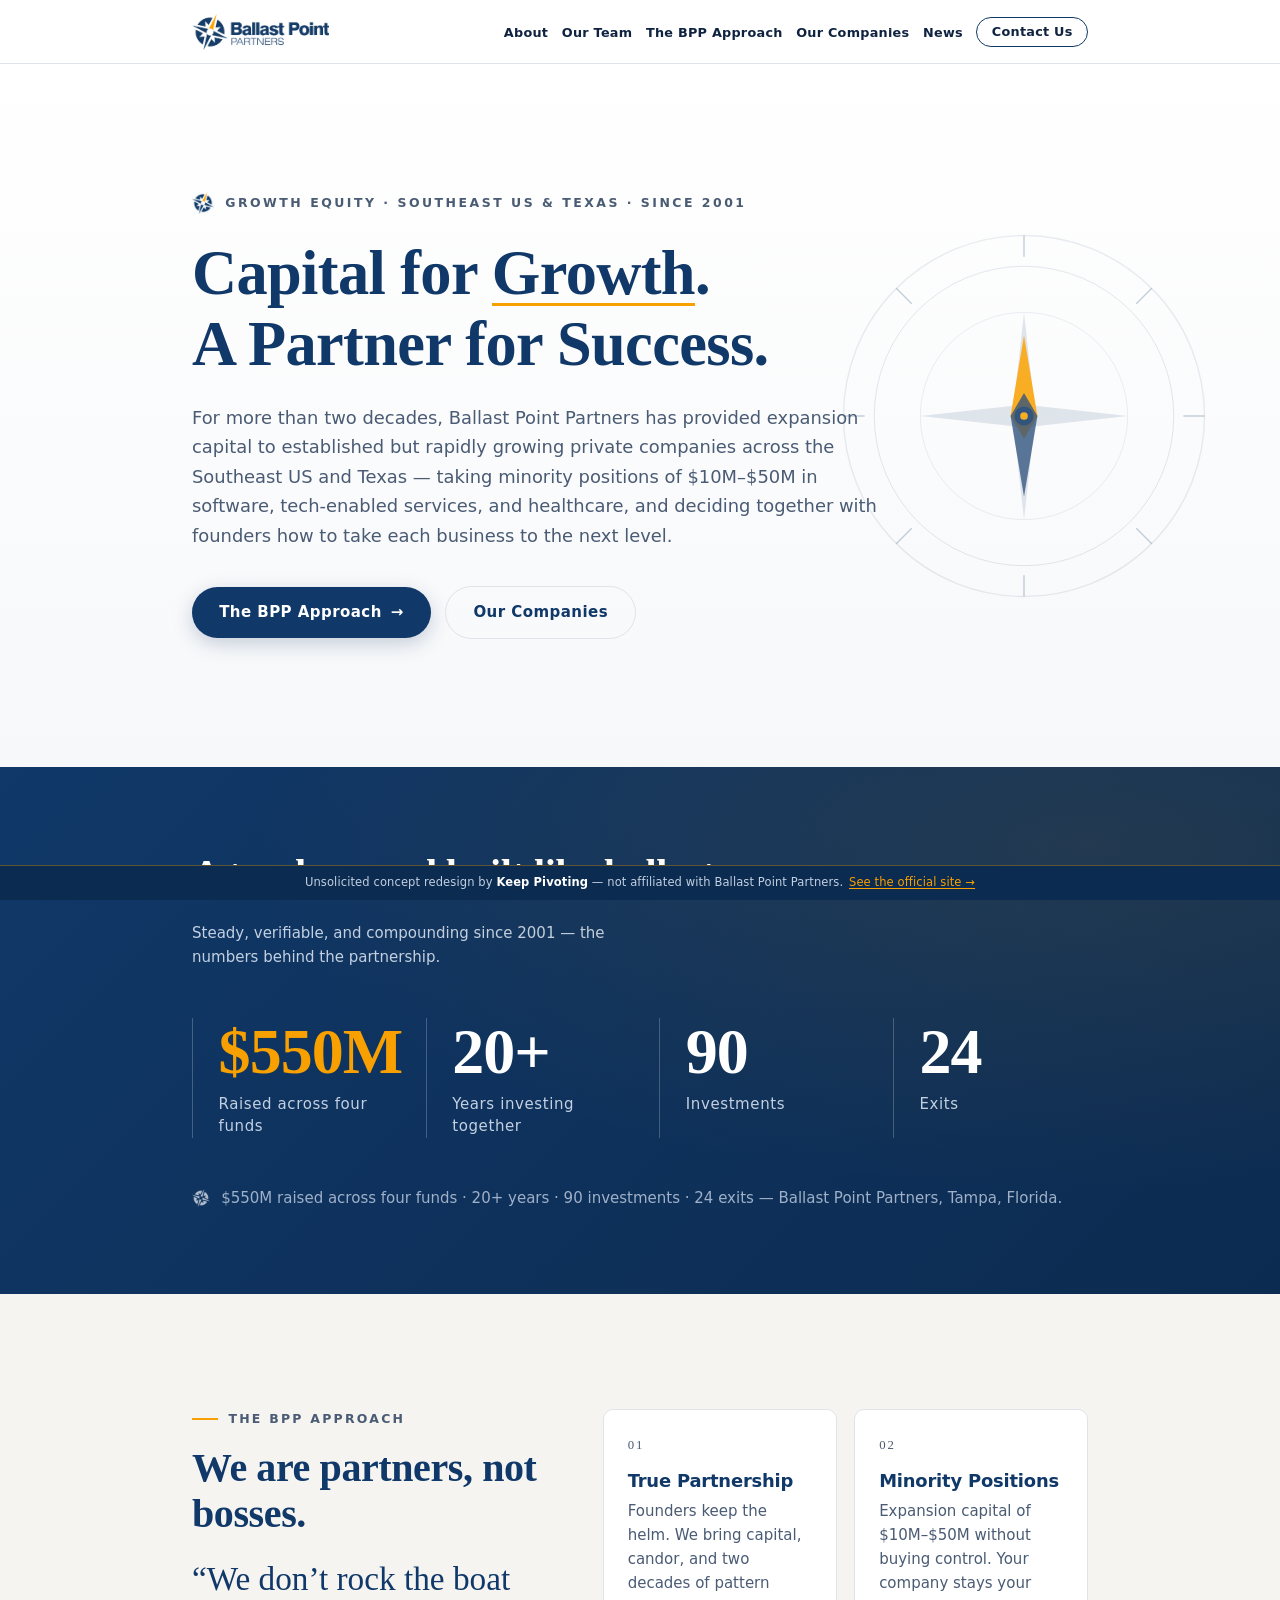
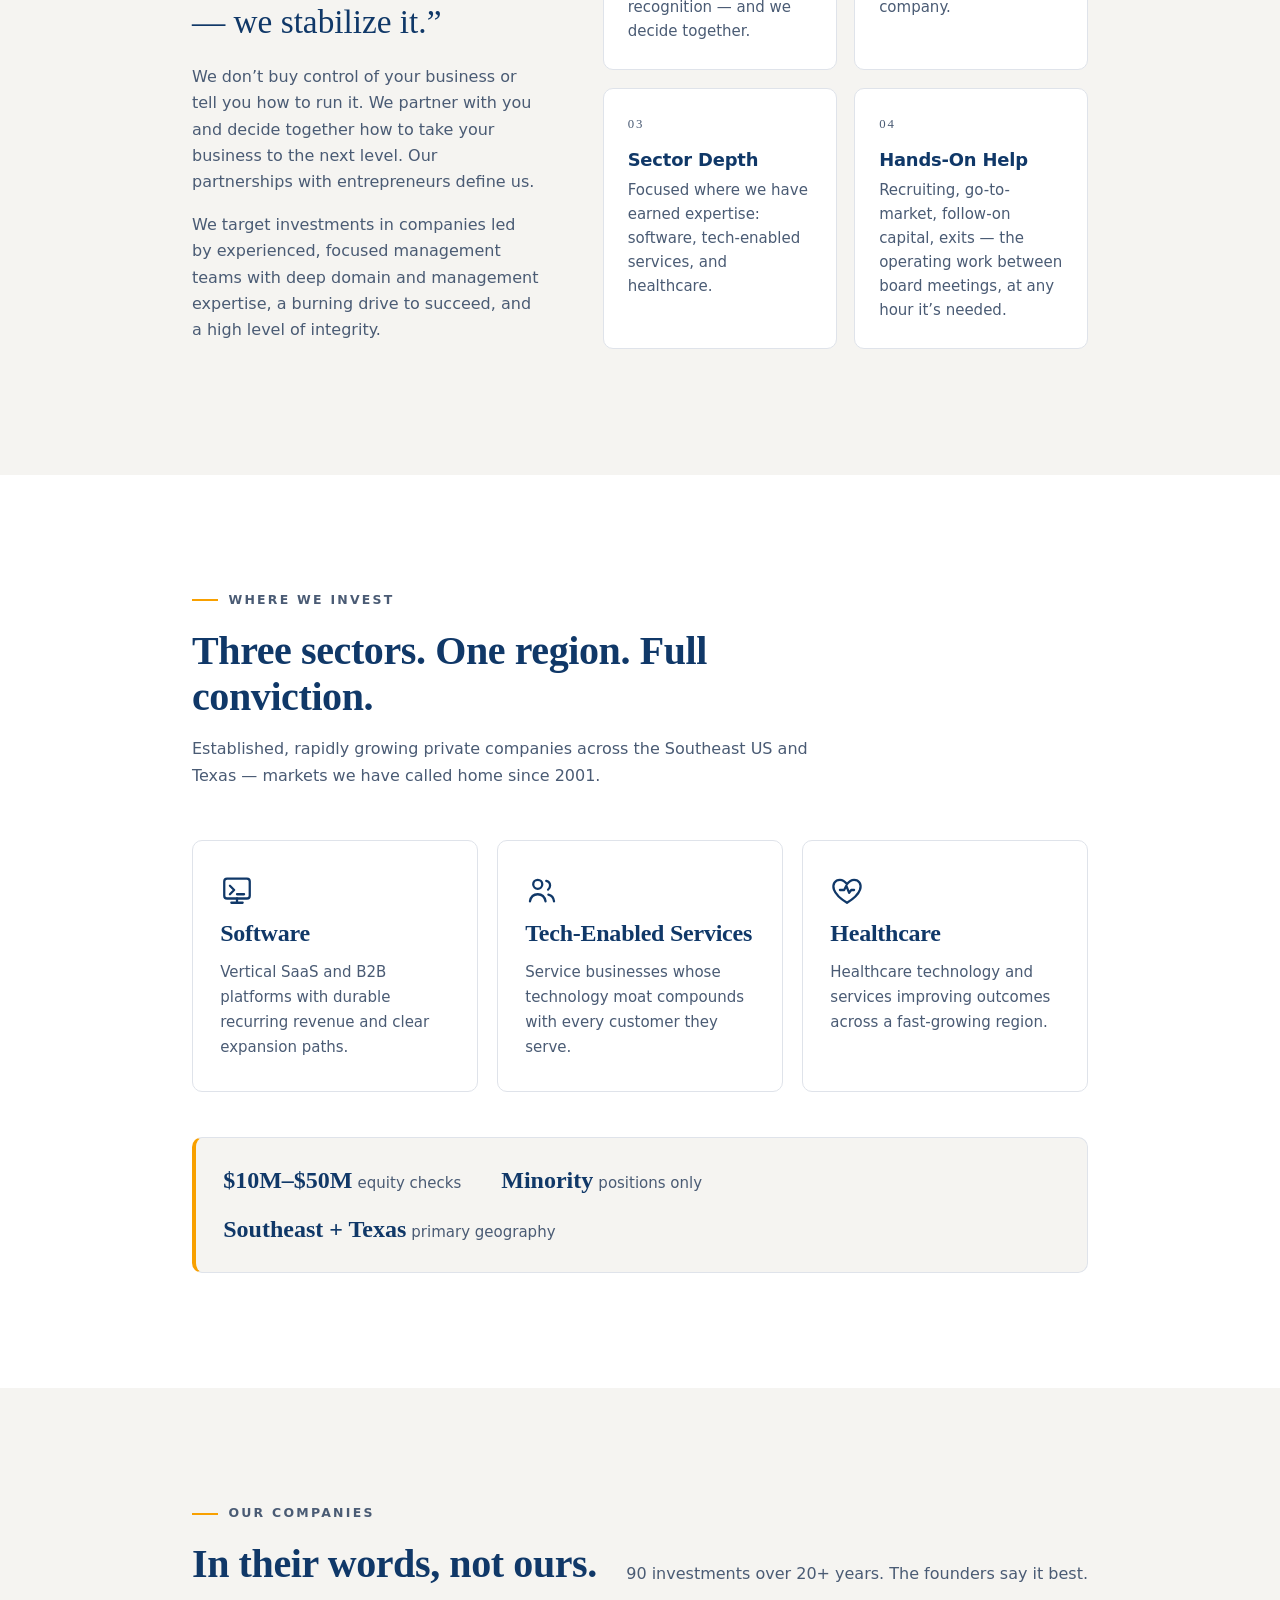
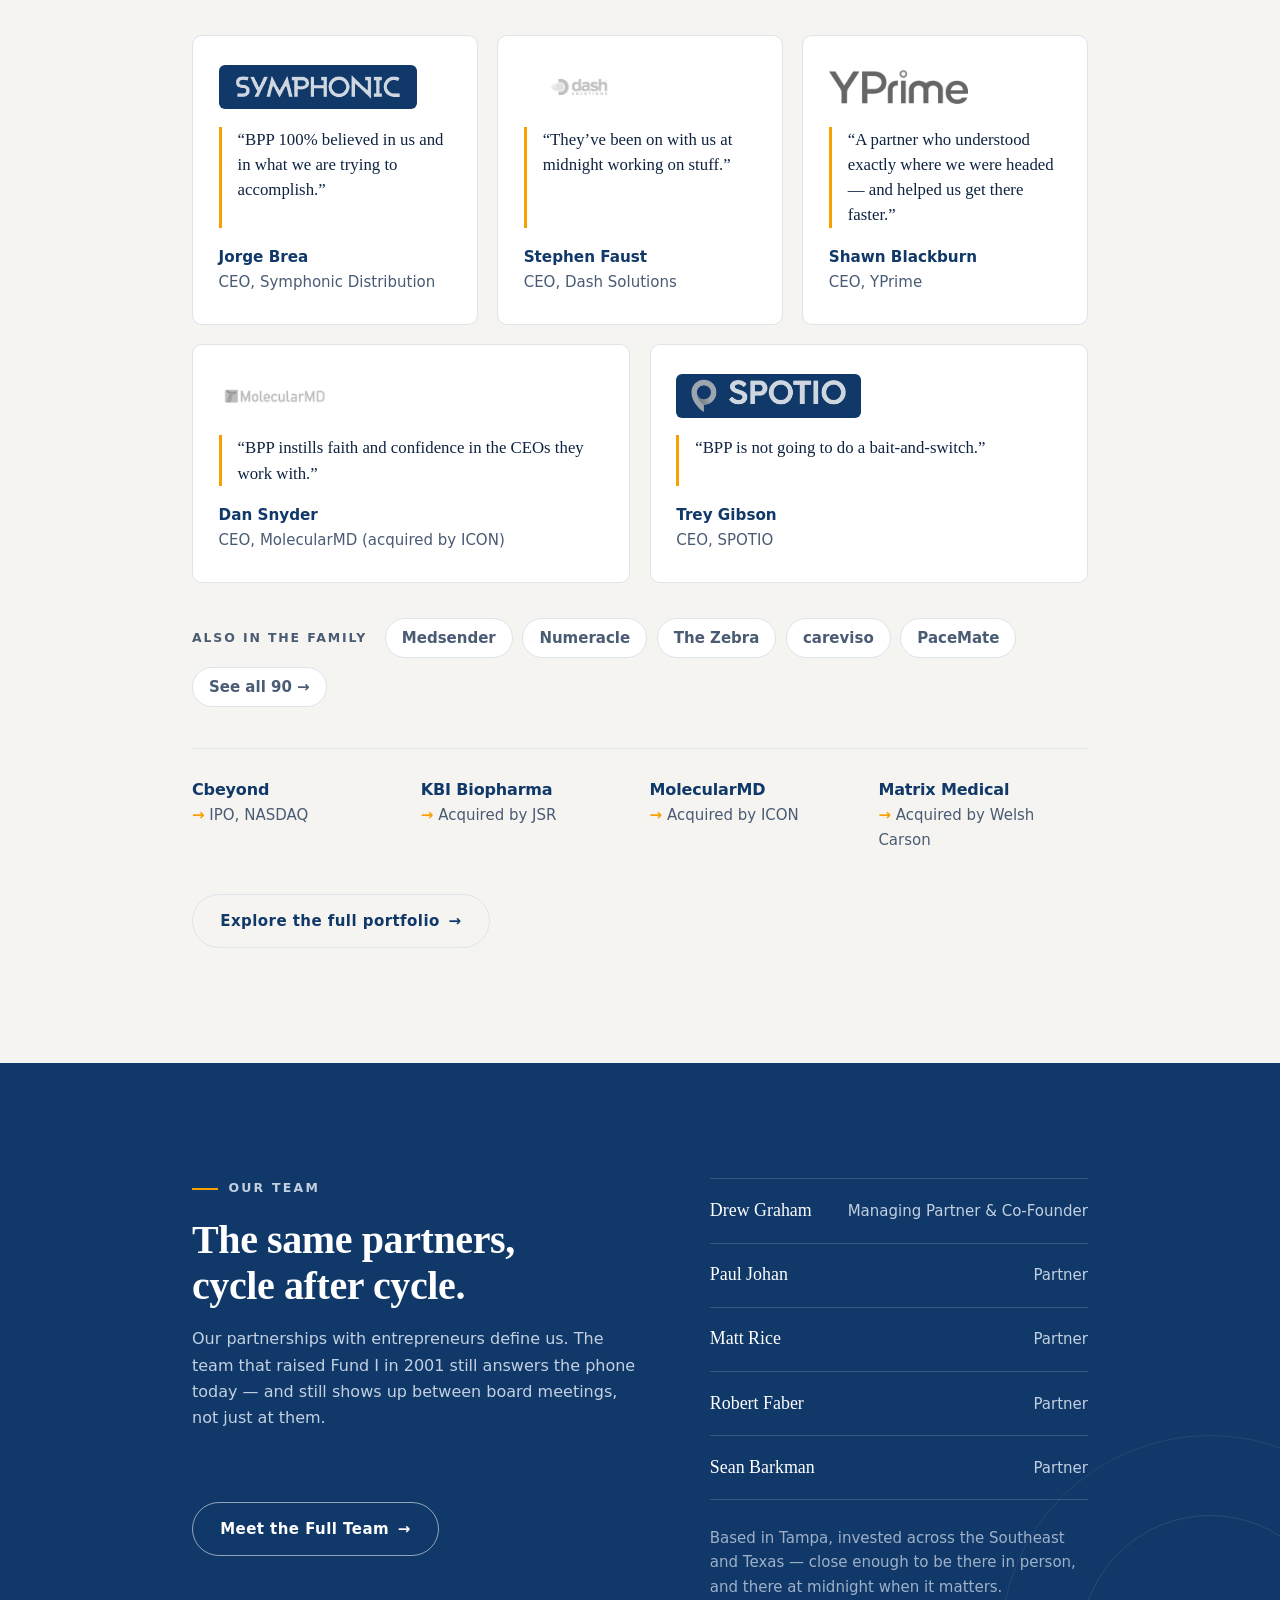
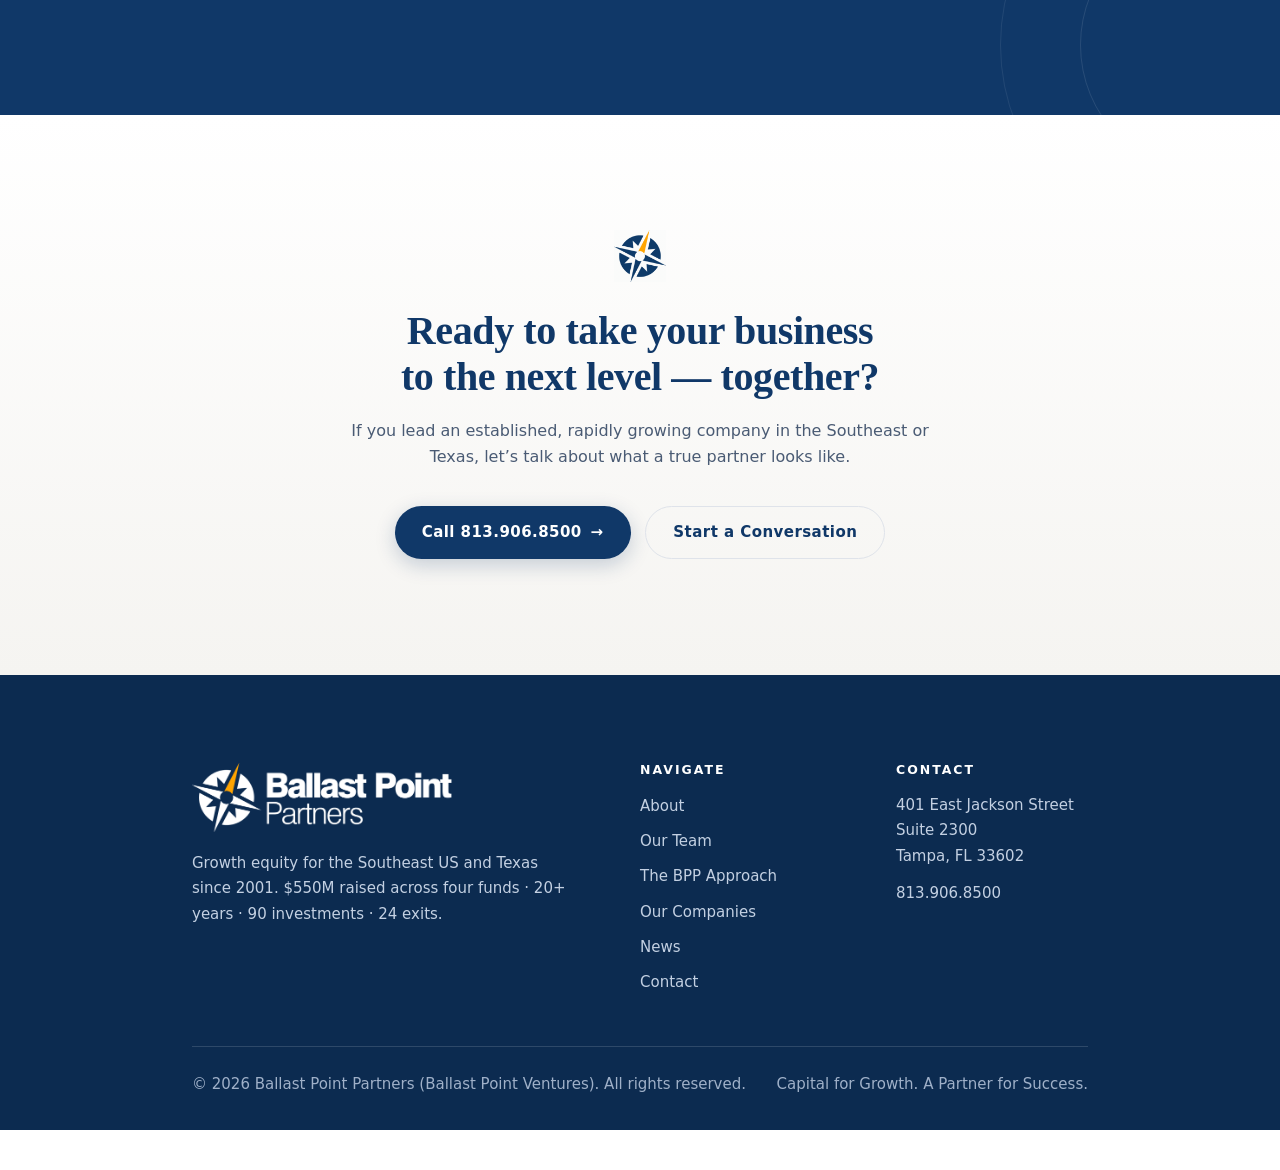
==== commit c5869c77: "Rebrand to Keep Pivoting and point booking CTA at live calendar Co-Authored-By: Claude Fable 5 <nore" ====
--- a/index.html
+++ b/index.html
@@ -482,7 +482,7 @@
 /* Focus visibility */
 :focus-visible{outline:2px solid var(--gold);outline-offset:3px}
 
-/* ============ CONCEPT-DISCLAIMER STRIP (varv, Category A) ============ */
+/* ============ CONCEPT-DISCLAIMER STRIP (Keep Pivoting, Category A) ============ */
 body{padding-bottom:40px}
 #varv-disclaimer{
   position:fixed;left:0;right:0;bottom:0;z-index:2147482000;
@@ -495,7 +495,7 @@
 #varv-disclaimer b{color:#fff;font-weight:600}
 @media (max-width:560px){#varv-disclaimer{font-size:10.5px;padding:7px 12px}body{padding-bottom:58px}}
 
-/* ============ VARV POPUP ============ */
+/* ============ KEEP PIVOTING POPUP ============ */
 #varv-popup{
   position:fixed;right:20px;bottom:52px;z-index:2147483000;
   width:340px;max-width:calc(100vw - 32px);box-sizing:border-box;
@@ -827,14 +827,14 @@
   </div>
 </footer>
 
-<!-- ============ CONCEPT-DISCLAIMER STRIP (varv · Category A) ============ -->
+<!-- ============ CONCEPT-DISCLAIMER STRIP (Keep Pivoting · Category A) ============ -->
 <div id="varv-disclaimer" role="note">
-  <span>Unsolicited concept redesign by <b>varv</b> &mdash; not affiliated with Ballast Point Partners.</span>
+  <span>Unsolicited concept redesign by <b>Keep Pivoting</b> &mdash; not affiliated with Ballast Point Partners.</span>
   <a href="https://ballastpointpartners.com/" target="_blank" rel="noopener">See the official site &rarr;</a>
 </div>
 
-<!-- ============ VARV POPUP ============ -->
-<div id="varv-popup" role="dialog" aria-label="A note from varv" aria-live="polite">
+<!-- ============ KEEP PIVOTING POPUP ============ -->
+<div id="varv-popup" role="dialog" aria-label="A note from Keep Pivoting" aria-live="polite">
   <button type="button" class="vp-close" aria-label="Dismiss">&times;</button>
   <div class="vp-inner">
     <div class="vp-media">
@@ -846,7 +846,7 @@
       <a id="vp-claude" href="#" target="_blank" rel="noopener"><span class="vp-dot" style="background:#d97757"></span> Ask Claude</a>
       <a id="vp-perplexity" href="#" target="_blank" rel="noopener"><span class="vp-dot" style="background:#20b8cd"></span> Ask Perplexity</a>
     </div>
-    <a class="vp-book" href="https://varv.ai/cal" target="_blank" rel="noopener">Book 15 min &rarr;</a>
+    <a class="vp-book" href="https://cal.com/keep-pivoting/30min" target="_blank" rel="noopener">Book 15 min &rarr;</a>
   </div>
 </div>
 
